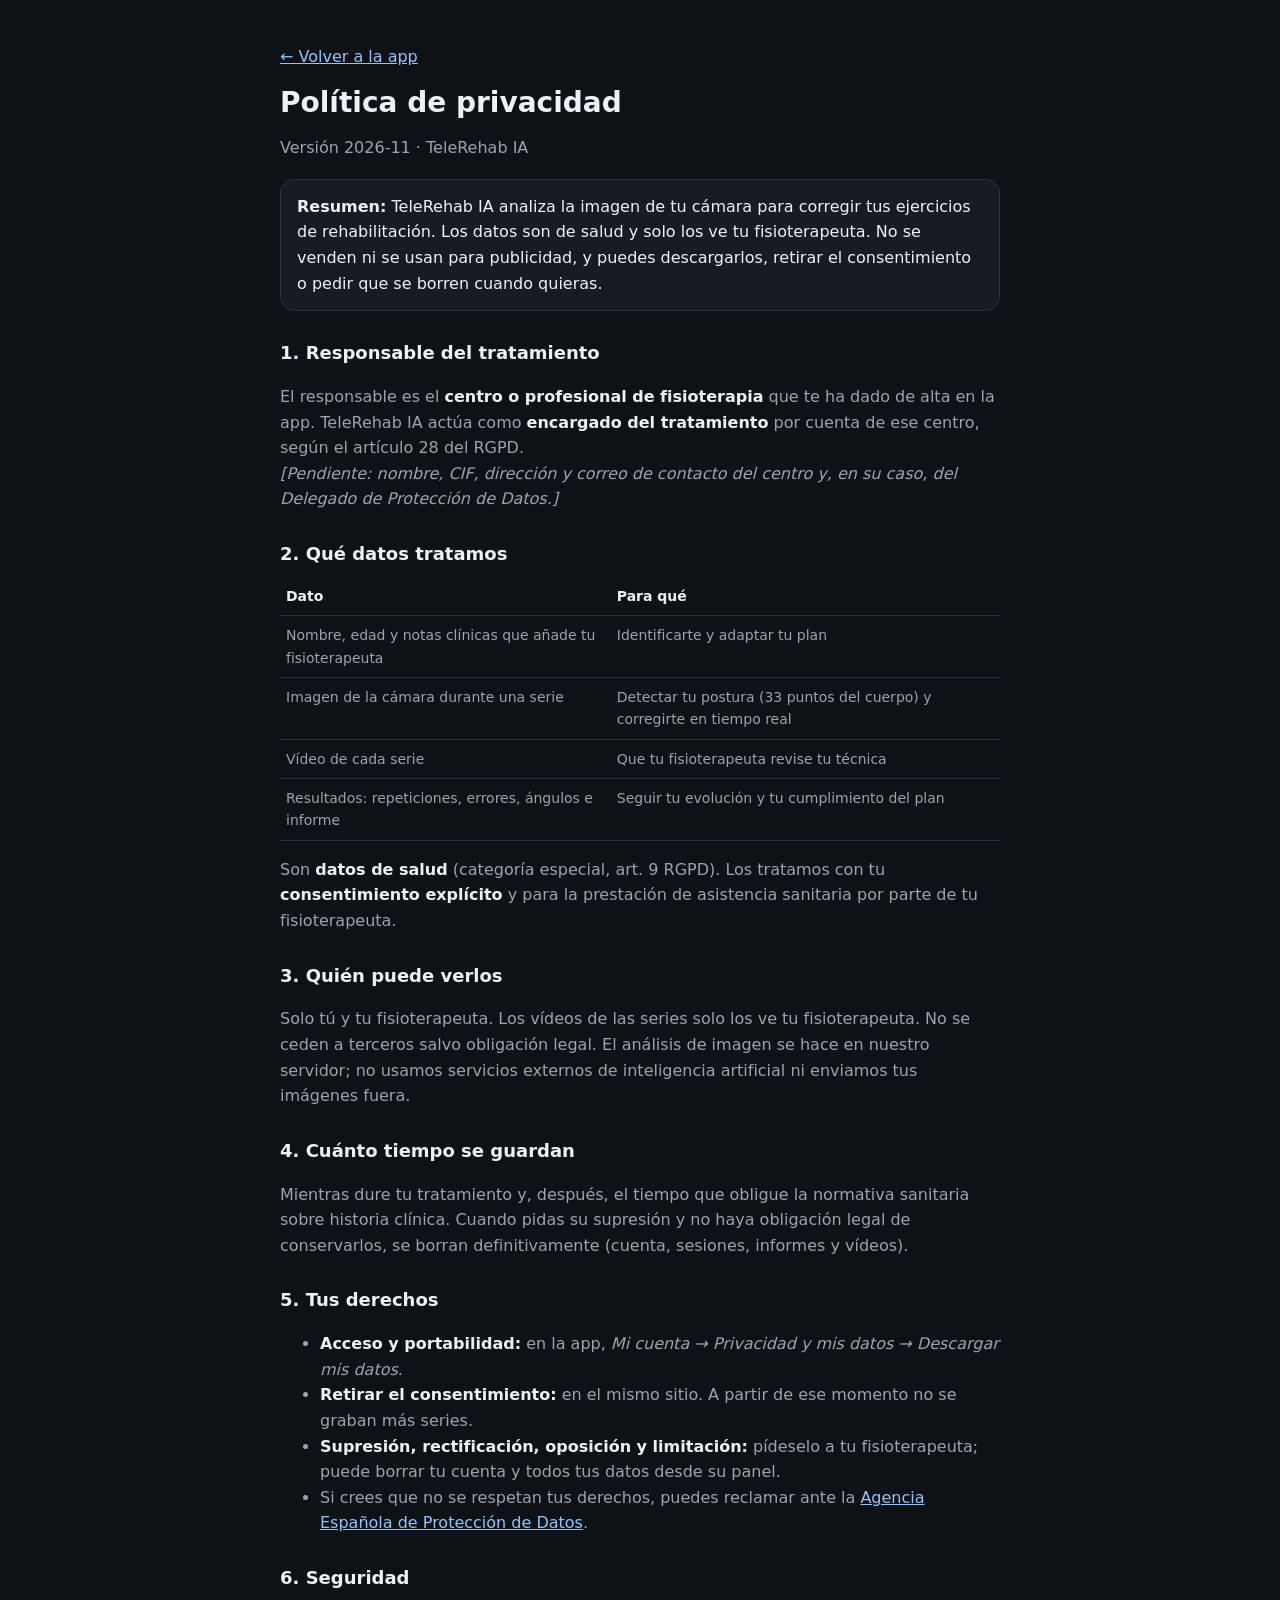
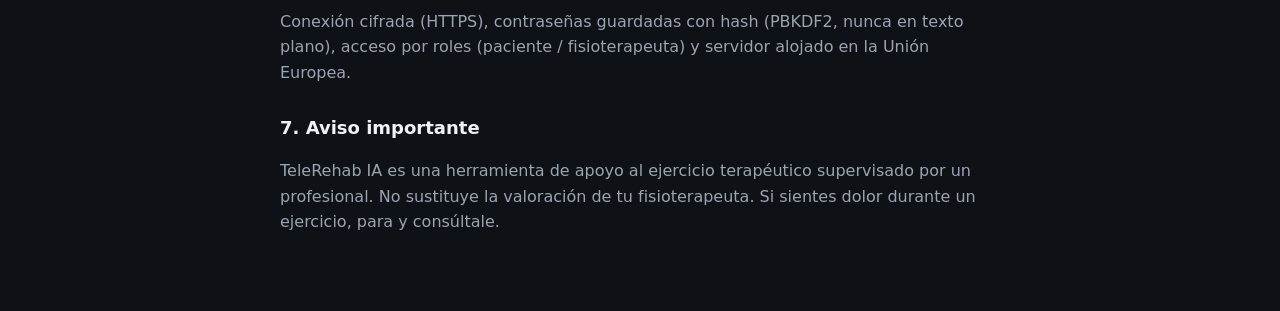
==== privacidad/index.html @ af3c174a "Demo pública de TeleRehab IA con pacientes ficticios Co-Authored-By: Claude Opus 5.5 <noreply@anthro" ====
<!doctype html>
<html lang="es">
<head>
  <meta charset="utf-8">
  <meta name="viewport" content="width=device-width, initial-scale=1">
  <meta name="theme-color" content="#0E1116">
  <title>Privacidad · TeleRehab IA</title>
  <link rel="icon" href="/static/icono.svg" type="image/svg+xml">
  <style>
    :root { --fondo: #0E1116; --superficie: #171B22; --borde: #2A3140; --texto: #EEF2F7; --texto-2: #9AA4B2; --azul: #93C5FD; color-scheme: dark; }
    body { margin: 0; background: var(--fondo); color: var(--texto); font: 16px/1.6 system-ui, -apple-system, "Segoe UI", Roboto, sans-serif; }
    main { max-width: 720px; margin: 0 auto; padding: 28px 16px 60px; }
    h1 { font-size: 28px; line-height: 1.2; margin: 0 0 6px; }
    h2 { font-size: 18px; margin: 28px 0 8px; }
    p, li { color: var(--texto-2); }
    b, strong { color: var(--texto); }
    a { color: var(--azul); }
    .nota { background: var(--superficie); border: 1px solid var(--borde); border-radius: 14px; padding: 14px 16px; margin: 18px 0; }
    table { width: 100%; border-collapse: collapse; font-size: 14px; }
    th, td { text-align: left; padding: 8px 6px; border-bottom: 1px solid var(--borde); vertical-align: top; }
    th { color: var(--texto); }
    td { color: var(--texto-2); }
  </style>
</head>
<body>
<main>
  <p><a href="/">← Volver a la app</a></p>
  <h1>Política de privacidad</h1>
  <p>Versión 2026-11 · TeleRehab IA</p>

  <div class="nota">
    <b>Resumen:</b> TeleRehab IA analiza la imagen de tu cámara para corregir tus ejercicios de rehabilitación.
    Los datos son de salud y solo los ve tu fisioterapeuta. No se venden ni se usan para publicidad, y puedes
    descargarlos, retirar el consentimiento o pedir que se borren cuando quieras.
  </div>

  <h2>1. Responsable del tratamiento</h2>
  <p>El responsable es el <b>centro o profesional de fisioterapia</b> que te ha dado de alta en la app.
    TeleRehab IA actúa como <b>encargado del tratamiento</b> por cuenta de ese centro, según el artículo 28 del RGPD.
    <br><i>[Pendiente: nombre, CIF, dirección y correo de contacto del centro y, en su caso, del Delegado de Protección de Datos.]</i></p>

  <h2>2. Qué datos tratamos</h2>
  <table>
    <tr><th>Dato</th><th>Para qué</th></tr>
    <tr><td>Nombre, edad y notas clínicas que añade tu fisioterapeuta</td><td>Identificarte y adaptar tu plan</td></tr>
    <tr><td>Imagen de la cámara durante una serie</td><td>Detectar tu postura (33 puntos del cuerpo) y corregirte en tiempo real</td></tr>
    <tr><td>Vídeo de cada serie</td><td>Que tu fisioterapeuta revise tu técnica</td></tr>
    <tr><td>Resultados: repeticiones, errores, ángulos e informe</td><td>Seguir tu evolución y tu cumplimiento del plan</td></tr>
  </table>
  <p>Son <b>datos de salud</b> (categoría especial, art. 9 RGPD). Los tratamos con tu <b>consentimiento explícito</b>
    y para la prestación de asistencia sanitaria por parte de tu fisioterapeuta.</p>

  <h2>3. Quién puede verlos</h2>
  <p>Solo tú y tu fisioterapeuta. Los vídeos de las series solo los ve tu fisioterapeuta. No se ceden a terceros
    salvo obligación legal. El análisis de imagen se hace en nuestro servidor; no usamos servicios externos de
    inteligencia artificial ni enviamos tus imágenes fuera.</p>

  <h2>4. Cuánto tiempo se guardan</h2>
  <p>Mientras dure tu tratamiento y, después, el tiempo que obligue la normativa sanitaria sobre historia clínica.
    Cuando pidas su supresión y no haya obligación legal de conservarlos, se borran definitivamente (cuenta, sesiones,
    informes y vídeos).</p>

  <h2>5. Tus derechos</h2>
  <ul>
    <li><b>Acceso y portabilidad:</b> en la app, <i>Mi cuenta → Privacidad y mis datos → Descargar mis datos</i>.</li>
    <li><b>Retirar el consentimiento:</b> en el mismo sitio. A partir de ese momento no se graban más series.</li>
    <li><b>Supresión, rectificación, oposición y limitación:</b> pídeselo a tu fisioterapeuta; puede borrar tu cuenta y todos tus datos desde su panel.</li>
    <li>Si crees que no se respetan tus derechos, puedes reclamar ante la <a href="https://www.aepd.es" target="_blank" rel="noopener">Agencia Española de Protección de Datos</a>.</li>
  </ul>

  <h2>6. Seguridad</h2>
  <p>Conexión cifrada (HTTPS), contraseñas guardadas con hash (PBKDF2, nunca en texto plano), acceso por roles
    (paciente / fisioterapeuta) y servidor alojado en la Unión Europea.</p>

  <h2>7. Aviso importante</h2>
  <p>TeleRehab IA es una herramienta de apoyo al ejercicio terapéutico supervisado por un profesional. No sustituye
    la valoración de tu fisioterapeuta. Si sientes dolor durante un ejercicio, para y consúltale.</p>
</main>
</body>
</html>
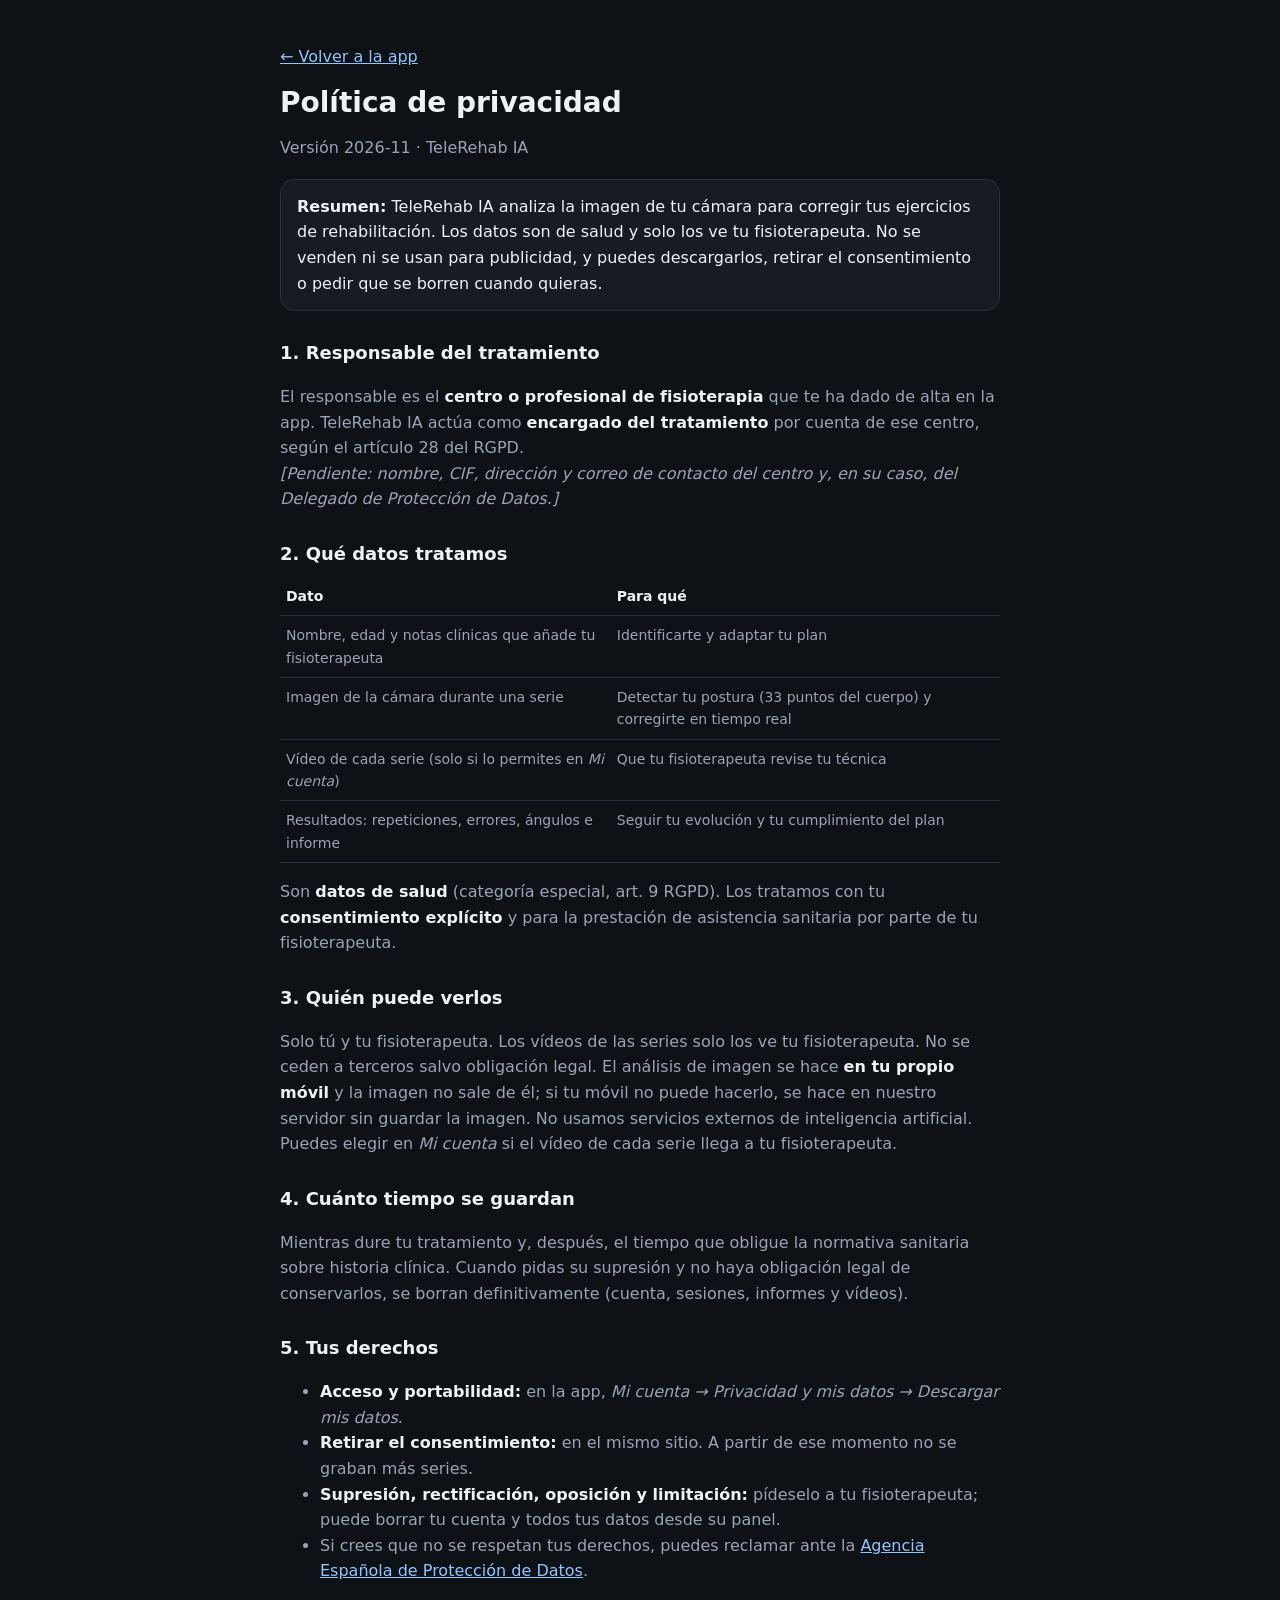
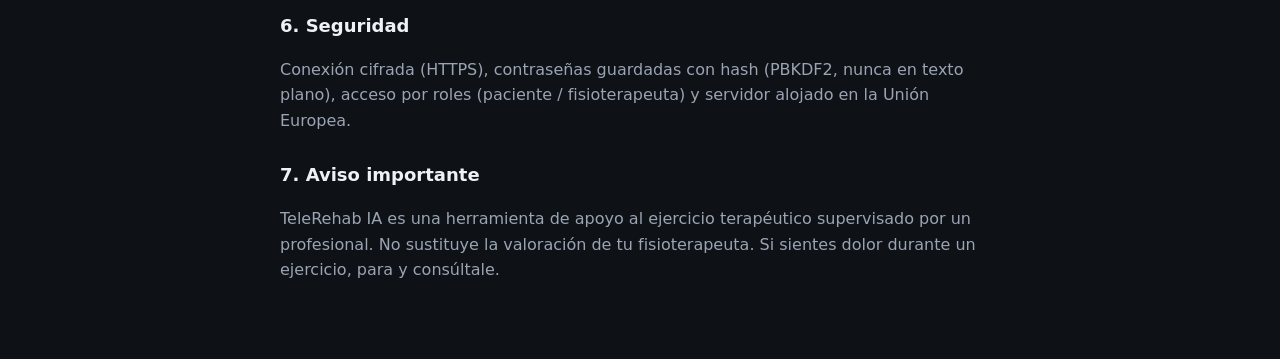
==== commit 2e5bcbaf: "Protocolos, análisis en el móvil, modo mayor, mensajes y páginas para profesionales Co-Authored-By: " ====
--- a/privacidad/index.html
+++ b/privacidad/index.html
@@ -44,7 +44,7 @@
     <tr><th>Dato</th><th>Para qué</th></tr>
     <tr><td>Nombre, edad y notas clínicas que añade tu fisioterapeuta</td><td>Identificarte y adaptar tu plan</td></tr>
     <tr><td>Imagen de la cámara durante una serie</td><td>Detectar tu postura (33 puntos del cuerpo) y corregirte en tiempo real</td></tr>
-    <tr><td>Vídeo de cada serie</td><td>Que tu fisioterapeuta revise tu técnica</td></tr>
+    <tr><td>Vídeo de cada serie (solo si lo permites en <i>Mi cuenta</i>)</td><td>Que tu fisioterapeuta revise tu técnica</td></tr>
     <tr><td>Resultados: repeticiones, errores, ángulos e informe</td><td>Seguir tu evolución y tu cumplimiento del plan</td></tr>
   </table>
   <p>Son <b>datos de salud</b> (categoría especial, art. 9 RGPD). Los tratamos con tu <b>consentimiento explícito</b>
@@ -52,8 +52,9 @@
 
   <h2>3. Quién puede verlos</h2>
   <p>Solo tú y tu fisioterapeuta. Los vídeos de las series solo los ve tu fisioterapeuta. No se ceden a terceros
-    salvo obligación legal. El análisis de imagen se hace en nuestro servidor; no usamos servicios externos de
-    inteligencia artificial ni enviamos tus imágenes fuera.</p>
+    salvo obligación legal. El análisis de imagen se hace <b>en tu propio móvil</b> y la imagen no sale de él; si tu móvil
+    no puede hacerlo, se hace en nuestro servidor sin guardar la imagen. No usamos servicios externos de inteligencia
+    artificial. Puedes elegir en <i>Mi cuenta</i> si el vídeo de cada serie llega a tu fisioterapeuta.</p>
 
   <h2>4. Cuánto tiempo se guardan</h2>
   <p>Mientras dure tu tratamiento y, después, el tiempo que obligue la normativa sanitaria sobre historia clínica.
